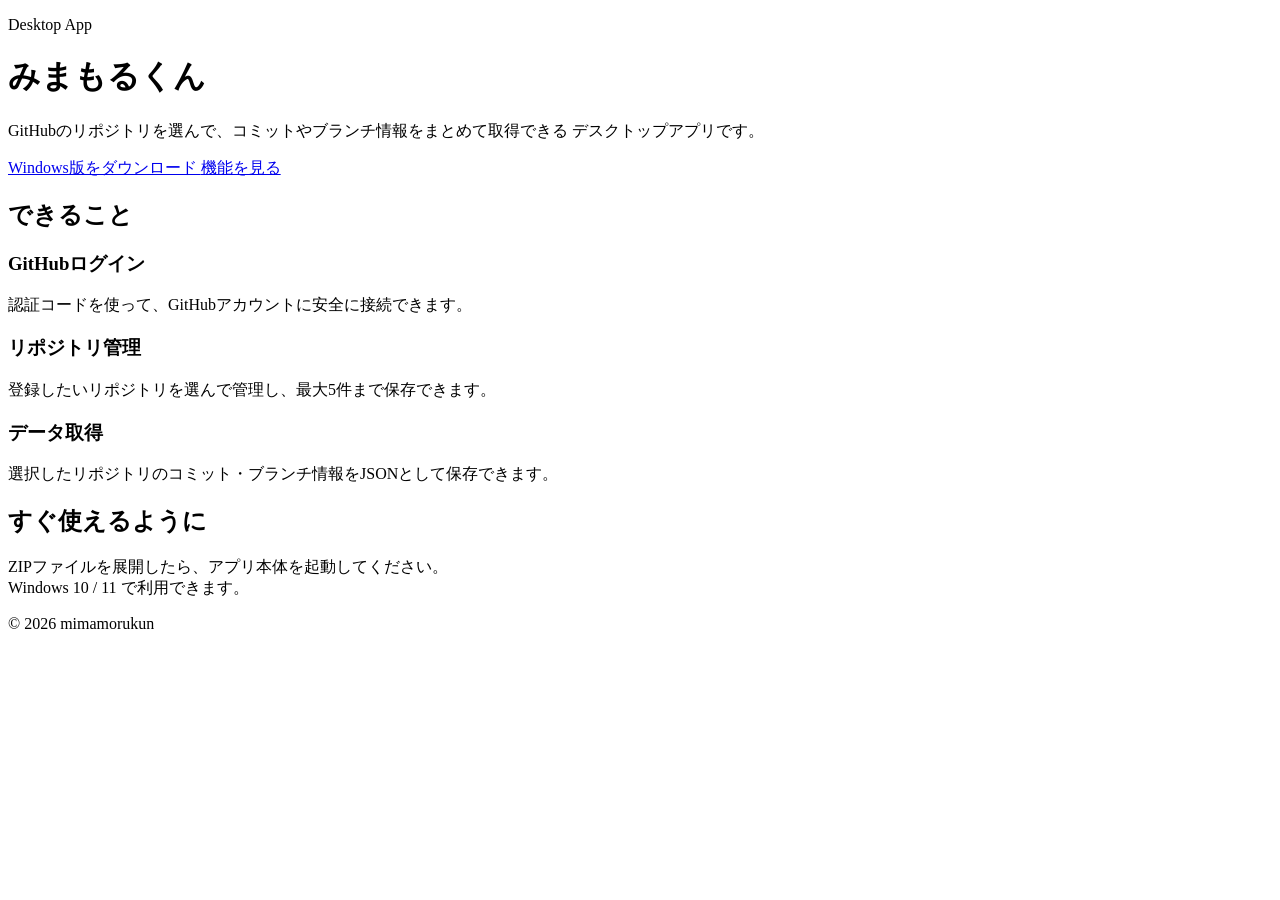
==== index.html @ 5fb7cc69 "ファイル変更 ダウンロードするの部分で余計なものを消しました。" ====
<!DOCTYPE html>
<html lang="ja">
  <head>
    <meta charset="UTF-8" />
    <meta name="viewport" content="width=device-width, initial-scale=1.0" />
    <title>みまもるくん | Desktop App</title>
    <meta
      name="description"
      content="みまもるくんのデスクトップアプリをダウンロードできるホームページです。"
    />
    <link rel="stylesheet" href="styles.css" />
  </head>
  <body>
    <header class="hero">
      <div class="container">
        <p class="eyebrow">Desktop App</p>
        <h1>みまもるくん</h1>
        <p class="lead">
          GitHubのリポジトリを選んで、コミットやブランチ情報をまとめて取得できる
          デスクトップアプリです。
        </p>
        <div class="actions">
          <a class="button primary" href="./files/sample.zip" download>
            Windows版をダウンロード
          </a>
          <a class="button secondary" href="#features">機能を見る</a>
        </div>
      </div>
    </header>

    <main>
      <section id="features" class="section">
        <div class="container">
          <h2>できること</h2>
          <div class="cards">
            <article class="card">
              <h3>GitHubログイン</h3>
              <p>認証コードを使って、GitHubアカウントに安全に接続できます。</p>
            </article>
            <article class="card">
              <h3>リポジトリ管理</h3>
              <p>登録したいリポジトリを選んで管理し、最大5件まで保存できます。</p>
            </article>
            <article class="card">
              <h3>データ取得</h3>
              <p>選択したリポジトリのコミット・ブランチ情報をJSONとして保存できます。</p>
            </article>
          </div>
        </div>
      </section>

      <section class="section download-section">
        <div class="container">
          <h2>すぐ使えるように</h2>
          <p>
            ZIPファイルを展開したら、アプリ本体を起動してください。<br />
            Windows 10 / 11 で利用できます。
          </p>
        </div>
      </section>
    </main>

    <footer>
      <div class="container">
        <p>© 2026 mimamorukun</p>
      </div>
    </footer>

    <script src="script.js"></script>
  </body>
</html>
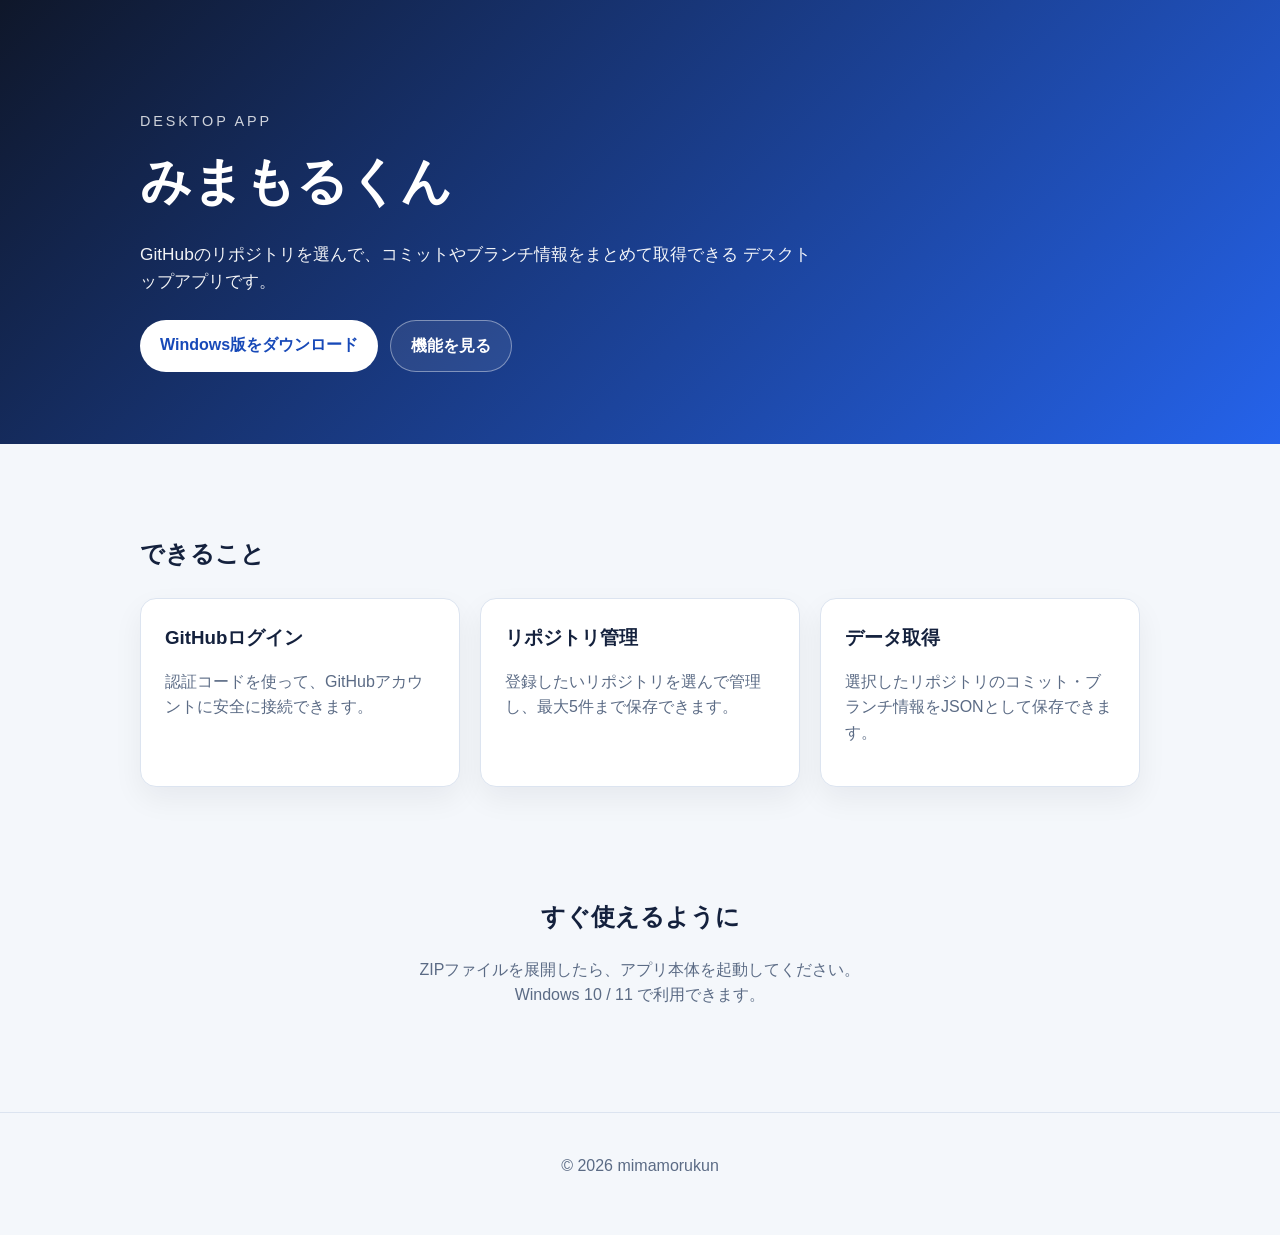
==== commit f5a4e474: "CSSのファイル先変更 CSSのファイル先変更" ====
--- a/index.html
+++ b/index.html
@@ -8,7 +8,7 @@
       name="description"
       content="みまもるくんのデスクトップアプリをダウンロードできるホームページです。"
     />
-    <link rel="stylesheet" href="styles.css" />
+ <link rel="stylesheet" href="./css/index.css">
   </head>
   <body>
     <header class="hero">
--- a/css/index.css
+++ b/css/index.css
@@ -0,0 +1,136 @@
+:root {
+	color-scheme: light;
+	font-family: "Segoe UI", "Hiragino Sans", "Yu Gothic", sans-serif;
+	line-height: 1.6;
+	--bg: #f4f7fb;
+	--surface: #ffffff;
+	--text: #14213d;
+	--muted: #5b6b85;
+	--primary: #2563eb;
+	--primary-dark: #1749b8;
+	--border: #dce4f0;
+}
+
+* {
+	box-sizing: border-box;
+}
+
+body {
+	margin: 0;
+	background: var(--bg);
+	color: var(--text);
+}
+
+.container {
+	width: min(1000px, calc(100% - 32px));
+	margin: 0 auto;
+}
+
+.hero {
+	background: linear-gradient(135deg, #0f172a, #2563eb);
+	color: white;
+	padding: 96px 0 72px;
+}
+
+.eyebrow {
+	font-size: 0.9rem;
+	letter-spacing: 0.2em;
+	text-transform: uppercase;
+	opacity: 0.8;
+	margin-bottom: 8px;
+}
+
+.hero h1 {
+	font-size: clamp(2.2rem, 4vw, 3.4rem);
+	margin: 0 0 16px;
+}
+
+.lead {
+	font-size: 1.08rem;
+	max-width: 680px;
+	opacity: 0.95;
+}
+
+.actions {
+	display: flex;
+	flex-wrap: wrap;
+	gap: 12px;
+	margin-top: 24px;
+}
+
+.button {
+	display: inline-block;
+	text-decoration: none;
+	padding: 12px 20px;
+	border-radius: 999px;
+	font-weight: 700;
+	transition: 0.2s ease;
+}
+
+.button:hover {
+	transform: translateY(-2px);
+}
+
+.button.primary {
+	background: white;
+	color: var(--primary-dark);
+}
+
+.button.secondary {
+	border: 1px solid rgba(255,255,255,0.4);
+	color: white;
+	background: rgba(255,255,255,0.08);
+}
+
+.section {
+	padding: 72px 0;
+}
+
+.cards {
+	display: grid;
+	grid-template-columns: repeat(3, minmax(0, 1fr));
+	gap: 20px;
+	margin-top: 24px;
+}
+
+.card {
+	background: var(--surface);
+	border: 1px solid var(--border);
+	border-radius: 16px;
+	padding: 24px;
+	box-shadow: 0 12px 30px rgba(15, 23, 42, 0.06);
+}
+
+.card h3 {
+	margin-top: 0;
+	margin-bottom: 8px;
+}
+
+.card p,
+.download-section p {
+	color: var(--muted);
+}
+
+.download-section {
+	text-align: center;
+	padding-top: 20px;
+	padding-bottom: 88px;
+}
+
+footer {
+	border-top: 1px solid var(--border);
+	padding: 24px 0 40px;
+	text-align: center;
+	color: var(--muted);
+}
+
+@media (max-width: 760px) {
+	.cards {
+		grid-template-columns: 1fr;
+	}
+
+	.hero {
+		padding: 72px 0 56px;
+	}
+}
+
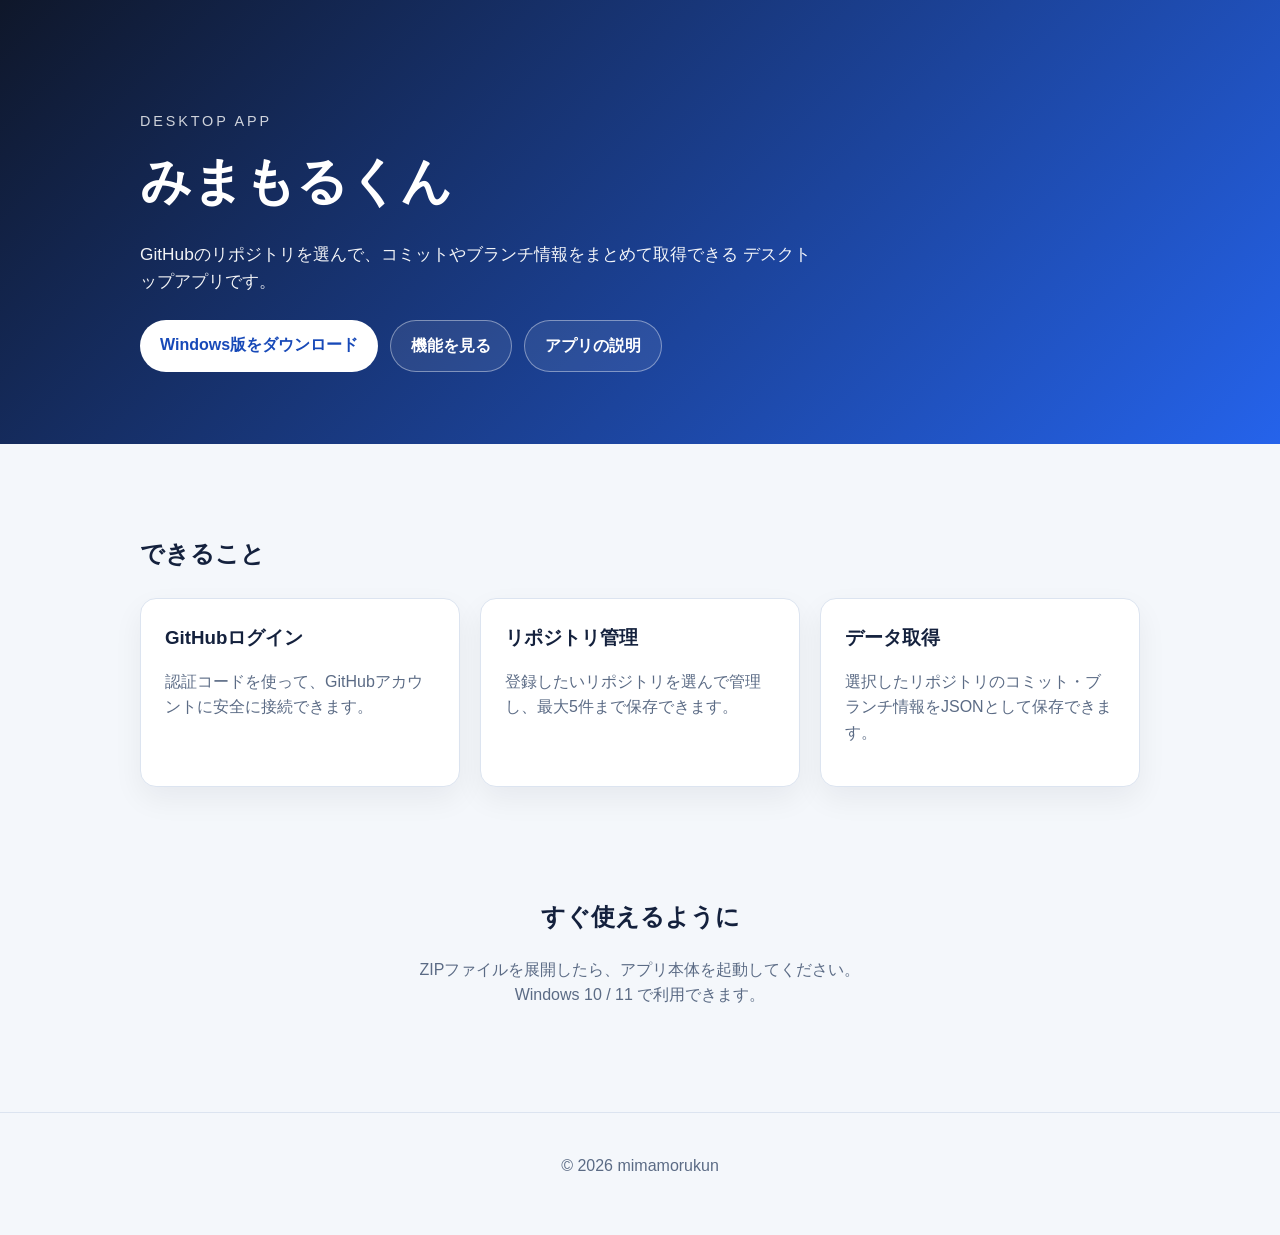
==== commit 77c390f4: "Add app description page and link from index" ====
--- a/index.html
+++ b/index.html
@@ -8,7 +8,14 @@
       name="description"
       content="みまもるくんのデスクトップアプリをダウンロードできるホームページです。"
     />
- <link rel="stylesheet" href="./css/index.css">
+    <!--
+      このファイルはサイトのトップページです。
+      - CSS は `css/index.css` に分離しています。
+      - ダウンロードリンクはローカルの `downloads/mimamorukun-win.zip` を指しています。
+        実運用では GitHub Releases や外部ストレージに本体を置くことを推奨します。
+      - `downloads/` フォルダは `.gitignore` に入れているためリポジトリには含めません。
+    -->
+    <link rel="stylesheet" href="./css/index.css" />
   </head>
   <body>
     <header class="hero">
@@ -19,11 +26,19 @@
           GitHubのリポジトリを選んで、コミットやブランチ情報をまとめて取得できる
           デスクトップアプリです。
         </p>
+        <!-- 操作ボタン -->
         <div class="actions">
-          <a class="button primary" href="./files/sample.zip" download>
+          <!--
+            ローカルのサンプルZIPを指すダウンロードボタン。
+            実際の配布物は GitHub Releases 等に置いてください。
+          -->
+          <a class="button primary" href="downloads/mimamorukun-win.zip" download>
             Windows版をダウンロード
           </a>
+          <!-- 機能セクションへスクロール -->
           <a class="button secondary" href="#features">機能を見る</a>
+          <!-- 別ページの説明へ遷移 -->
+          <a class="button secondary" href="app.html">アプリの説明</a>
         </div>
       </div>
     </header>
--- a/css/index.css
+++ b/css/index.css
@@ -1,136 +1,264 @@
 :root {
-	color-scheme: light;
-	font-family: "Segoe UI", "Hiragino Sans", "Yu Gothic", sans-serif;
-	line-height: 1.6;
-	--bg: #f4f7fb;
-	--surface: #ffffff;
-	--text: #14213d;
-	--muted: #5b6b85;
-	--primary: #2563eb;
-	--primary-dark: #1749b8;
-	--border: #dce4f0;
-}
+  color-scheme: light;
+  font-family: "Segoe UI", "Hiragino Sans", "Yu Gothic", sans-serif;
+  line-height: 1.6;
+  --bg: #f4f7fb;
+  --surface: #ffffff;
+  --text: #14213d;
+  --muted: #5b6b85;
+  --primary: #2563eb;
+  --primary-dark: #1749b8;
+  --border: #dce4f0;
+}
+/*
+  css/index.css
+  -----------------
+  - ページ全体のカラースキームやレイアウトを定義しています。
+  - ここにあるスタイルは最小限のレイアウト用で、必要に応じて
+    コンポーネント別に分割できます。
+  - 主要セクション (hero, cards, download-section) にコメントを付けて
+    どのクラスがどの領域を担当するか分かりやすくしています。
+*/
 
 * {
-	box-sizing: border-box;
+  box-sizing: border-box;
 }
 
 body {
-	margin: 0;
-	background: var(--bg);
-	color: var(--text);
+  margin: 0;
+  background: var(--bg);
+  color: var(--text);
 }
 
 .container {
-	width: min(1000px, calc(100% - 32px));
-	margin: 0 auto;
+  width: min(1000px, calc(100% - 32px));
+  margin: 0 auto;
 }
 
 .hero {
-	background: linear-gradient(135deg, #0f172a, #2563eb);
-	color: white;
-	padding: 96px 0 72px;
+  background: linear-gradient(135deg, #0f172a, #2563eb);
+  color: white;
+  padding: 96px 0 72px;
 }
 
 .eyebrow {
-	font-size: 0.9rem;
-	letter-spacing: 0.2em;
-	text-transform: uppercase;
-	opacity: 0.8;
-	margin-bottom: 8px;
+  font-size: 0.9rem;
+  letter-spacing: 0.2em;
+  text-transform: uppercase;
+  opacity: 0.8;
+  margin-bottom: 8px;
 }
 
 .hero h1 {
-	font-size: clamp(2.2rem, 4vw, 3.4rem);
-	margin: 0 0 16px;
+  font-size: clamp(2.2rem, 4vw, 3.4rem);
+  margin: 0 0 16px;
 }
 
 .lead {
-	font-size: 1.08rem;
-	max-width: 680px;
-	opacity: 0.95;
+  font-size: 1.08rem;
+  max-width: 680px;
+  opacity: 0.95;
 }
 
 .actions {
-	display: flex;
-	flex-wrap: wrap;
-	gap: 12px;
-	margin-top: 24px;
+  display: flex;
+  flex-wrap: wrap;
+  gap: 12px;
+  margin-top: 24px;
 }
 
 .button {
-	display: inline-block;
-	text-decoration: none;
-	padding: 12px 20px;
-	border-radius: 999px;
-	font-weight: 700;
-	transition: 0.2s ease;
+  display: inline-block;
+  text-decoration: none;
+  padding: 12px 20px;
+  border-radius: 999px;
+  font-weight: 700;
+  transition: 0.2s ease;
 }
 
 .button:hover {
-	transform: translateY(-2px);
+  transform: translateY(-2px);
 }
 
 .button.primary {
-	background: white;
-	color: var(--primary-dark);
+  background: white;
+  color: var(--primary-dark);
 }
 
 .button.secondary {
-	border: 1px solid rgba(255,255,255,0.4);
-	color: white;
-	background: rgba(255,255,255,0.08);
+  border: 1px solid rgba(255,255,255,0.4);
+  color: white;
+  background: rgba(255,255,255,0.08);
 }
 
 .section {
-	padding: 72px 0;
+  padding: 72px 0;
 }
 
 .cards {
-	display: grid;
-	grid-template-columns: repeat(3, minmax(0, 1fr));
-	gap: 20px;
-	margin-top: 24px;
+  display: grid;
+  grid-template-columns: repeat(3, minmax(0, 1fr));
+  gap: 20px;
+  margin-top: 24px;
 }
 
 .card {
-	background: var(--surface);
-	border: 1px solid var(--border);
-	border-radius: 16px;
-	padding: 24px;
-	box-shadow: 0 12px 30px rgba(15, 23, 42, 0.06);
+  background: var(--surface);
+  border: 1px solid var(--border);
+  border-radius: 16px;
+  padding: 24px;
+  box-shadow: 0 12px 30px rgba(15, 23, 42, 0.06);
 }
 
 .card h3 {
-	margin-top: 0;
-	margin-bottom: 8px;
+  margin-top: 0;
+  margin-bottom: 8px;
 }
 
 .card p,
 .download-section p {
-	color: var(--muted);
+  color: var(--muted);
 }
 
 .download-section {
-	text-align: center;
-	padding-top: 20px;
-	padding-bottom: 88px;
+  text-align: center;
+  padding-top: 20px;
+  padding-bottom: 88px;
 }
 
 footer {
-	border-top: 1px solid var(--border);
-	padding: 24px 0 40px;
-	text-align: center;
-	color: var(--muted);
+  border-top: 1px solid var(--border);
+  padding: 24px 0 40px;
+  text-align: center;
+  color: var(--muted);
 }
 
 @media (max-width: 760px) {
-	.cards {
-		grid-template-columns: 1fr;
-	}
-
-	.hero {
-		padding: 72px 0 56px;
-	}
-}
-
+  .cards {
+    grid-template-columns: 1fr;
+  }
+
+  .hero {
+    padding: 72px 0 56px;
+  }
+}
+}
+
+body {
+  margin: 0;
+  background: var(--bg);
+  color: var(--text);
+}
+
+.container {
+  width: min(1000px, calc(100% - 32px));
+  margin: 0 auto;
+}
+
+.hero {
+  background: linear-gradient(135deg, #0f172a, #2563eb);
+  color: white;
+  padding: 96px 0 72px;
+}
+
+.eyebrow {
+  font-size: 0.9rem;
+  letter-spacing: 0.2em;
+  text-transform: uppercase;
+  opacity: 0.8;
+  margin-bottom: 8px;
+}
+
+.hero h1 {
+  font-size: clamp(2.2rem, 4vw, 3.4rem);
+  margin: 0 0 16px;
+}
+
+.lead {
+  font-size: 1.08rem;
+  max-width: 680px;
+  opacity: 0.95;
+}
+
+.actions {
+  display: flex;
+  flex-wrap: wrap;
+  gap: 12px;
+  margin-top: 24px;
+}
+
+.button {
+  display: inline-block;
+  text-decoration: none;
+  padding: 12px 20px;
+  border-radius: 999px;
+  font-weight: 700;
+  transition: 0.2s ease;
+}
+
+.button:hover {
+  transform: translateY(-2px);
+}
+
+.button.primary {
+  background: white;
+  color: var(--primary-dark);
+}
+
+.button.secondary {
+  border: 1px solid rgba(255,255,255,0.4);
+  color: white;
+  background: rgba(255,255,255,0.08);
+}
+
+.section {
+  padding: 72px 0;
+}
+
+.cards {
+  display: grid;
+  grid-template-columns: repeat(3, minmax(0, 1fr));
+  gap: 20px;
+  margin-top: 24px;
+}
+
+.card {
+  background: var(--surface);
+  border: 1px solid var(--border);
+  border-radius: 16px;
+  padding: 24px;
+  box-shadow: 0 12px 30px rgba(15, 23, 42, 0.06);
+}
+
+.card h3 {
+  margin-top: 0;
+  margin-bottom: 8px;
+}
+
+.card p,
+.download-section p {
+  color: var(--muted);
+}
+
+.download-section {
+  text-align: center;
+  padding-top: 20px;
+  padding-bottom: 88px;
+}
+
+footer {
+  border-top: 1px solid var(--border);
+  padding: 24px 0 40px;
+  text-align: center;
+  color: var(--muted);
+}
+
+@media (max-width: 760px) {
+  .cards {
+    grid-template-columns: 1fr;
+  }
+
+  .hero {
+    padding: 72px 0 56px;
+  }
+}
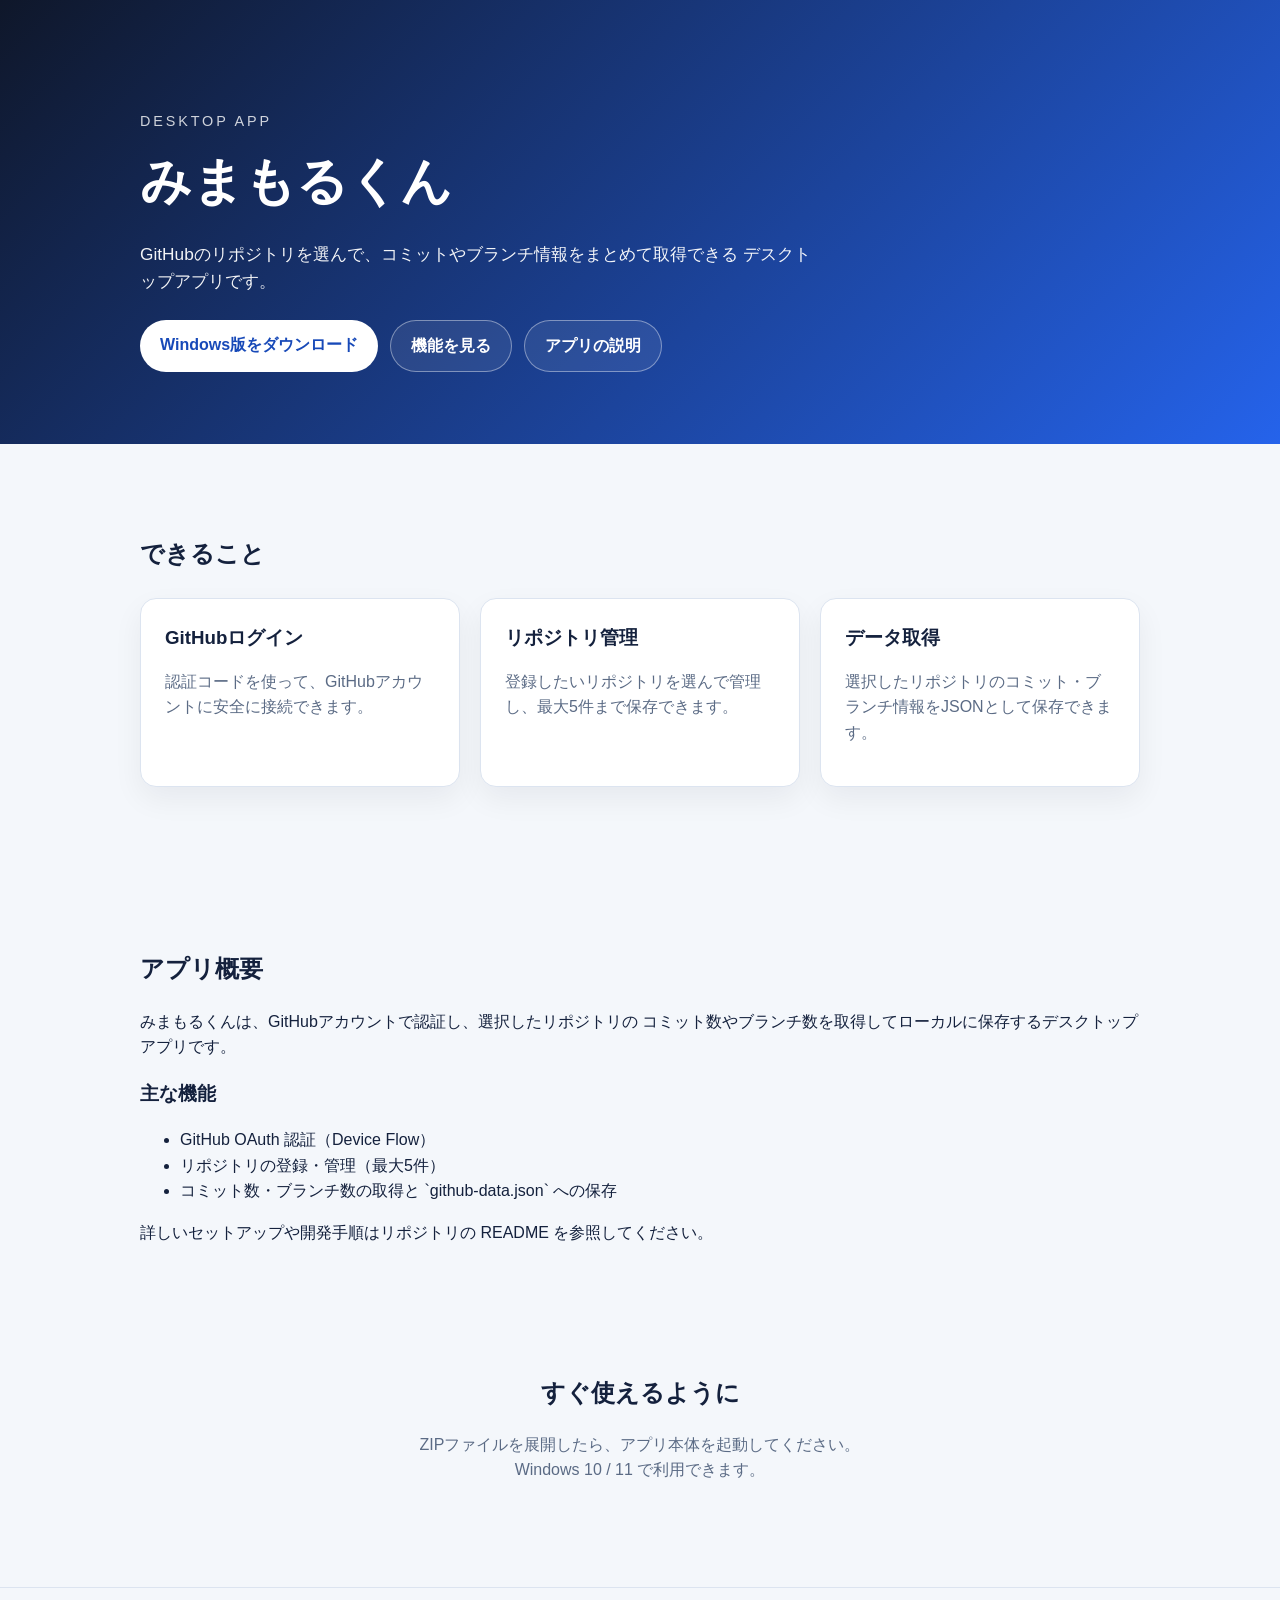
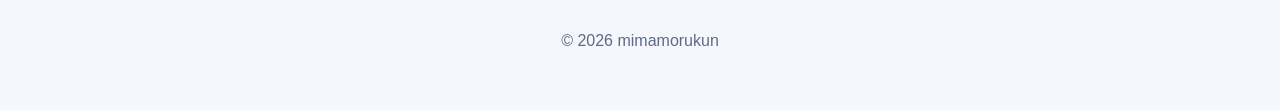
==== commit b86924ed: "Add in-page app overview (index)" ====
--- a/index.html
+++ b/index.html
@@ -37,8 +37,8 @@
           </a>
           <!-- 機能セクションへスクロール -->
           <a class="button secondary" href="#features">機能を見る</a>
-          <!-- 別ページの説明へ遷移 -->
-          <a class="button secondary" href="app.html">アプリの説明</a>
+          <!-- 同ページ内のアプリ概要セクションへスクロール -->
+          <a class="button secondary" href="#app-overview">アプリの説明</a>
         </div>
       </div>
     </header>
@@ -64,6 +64,26 @@
         </div>
       </section>
 
+      <!-- アプリ概要（同ページ内表示） -->
+      <section id="app-overview" class="section">
+        <div class="container">
+          <h2>アプリ概要</h2>
+          <p>
+            みまもるくんは、GitHubアカウントで認証し、選択したリポジトリの
+            コミット数やブランチ数を取得してローカルに保存するデスクトップアプリです。
+          </p>
+
+          <h3>主な機能</h3>
+          <ul>
+            <li>GitHub OAuth 認証（Device Flow）</li>
+            <li>リポジトリの登録・管理（最大5件）</li>
+            <li>コミット数・ブランチ数の取得と `github-data.json` への保存</li>
+          </ul>
+
+          <p>詳しいセットアップや開発手順はリポジトリの README を参照してください。</p>
+        </div>
+      </section>
+
       <section class="section download-section">
         <div class="container">
           <h2>すぐ使えるように</h2>
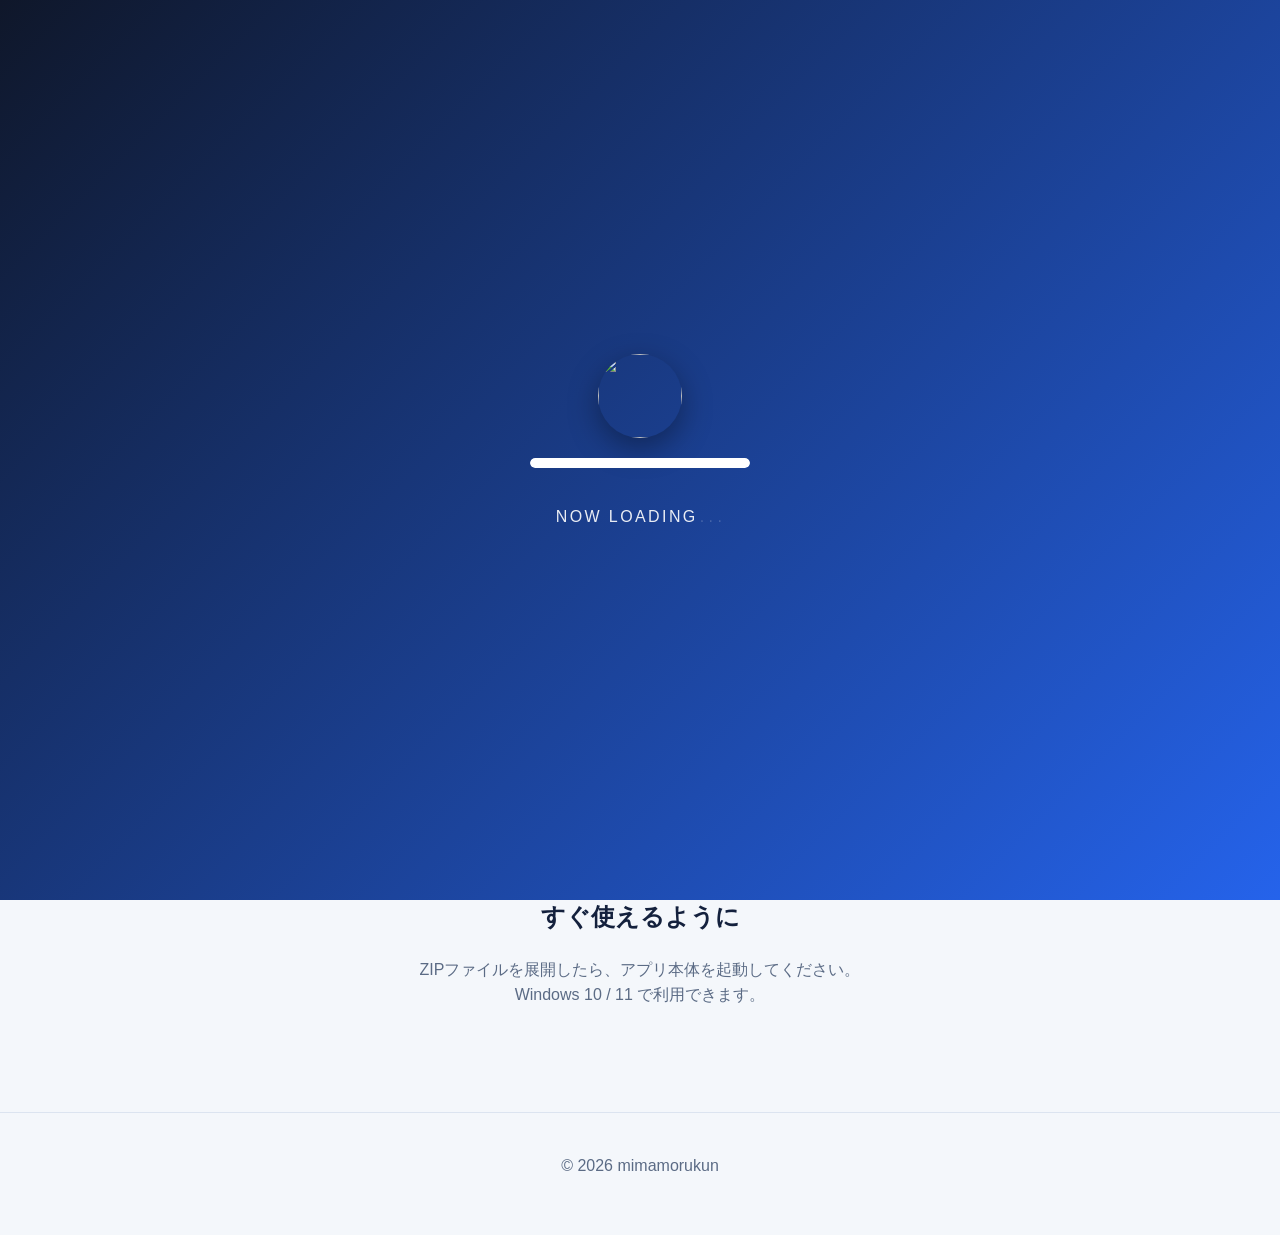
==== commit bc927424: "download.htmlへのリンク追加" ====
--- a/index.html
+++ b/index.html
@@ -11,13 +11,35 @@
     <!--
       このファイルはサイトのトップページです。
       - CSS は `css/index.css` に分離しています。
-      - ダウンロードリンクはローカルの `downloads/mimamorukun-win.zip` を指しています。
-        実運用では GitHub Releases や外部ストレージに本体を置くことを推奨します。
-      - `downloads/` フォルダは `.gitignore` に入れているためリポジトリには含めません。
+      - ダウンロードボタンは download.html へ遷移し、実際のZIPへのリンクは
+        そちらのページに置いています。
     -->
     <link rel="stylesheet" href="./css/index.css" />
   </head>
-  <body>
+  <body class="is-loading">
+    <div class="loading-screen" id="loadingScreen">
+      <img src="./images/mimamorukun.png" alt="" class="loading-logo">
+      <div class="loading-gauge">
+        <div class="loading-gauge-fill" id="loadingGaugeFill"></div>
+      </div>
+      <p class="loading-text">
+        Now Loading<span class="dot">.</span><span class="dot">.</span><span class="dot">.</span>
+      </p>
+    </div>
+
+    <div class="bubbles" aria-hidden="true">
+      <div class="bubble" style="left:5%; width:60px; height:60px; animation-duration:18s; animation-delay:0s;"></div>
+      <div class="bubble" style="left:15%; width:30px; height:30px; animation-duration:12s; animation-delay:2s;"></div>
+      <div class="bubble" style="left:28%; width:90px; height:90px; animation-duration:22s; animation-delay:1s;"></div>
+      <div class="bubble" style="left:40%; width:45px; height:45px; animation-duration:15s; animation-delay:6s;"></div>
+      <div class="bubble" style="left:52%; width:110px; height:110px; animation-duration:26s; animation-delay:3s;"></div>
+      <div class="bubble" style="left:65%; width:35px; height:35px; animation-duration:13s; animation-delay:8s;"></div>
+      <div class="bubble" style="left:75%; width:70px; height:70px; animation-duration:20s; animation-delay:5s;"></div>
+      <div class="bubble" style="left:85%; width:50px; height:50px; animation-duration:17s; animation-delay:9s;"></div>
+      <div class="bubble" style="left:92%; width:28px; height:28px; animation-duration:11s; animation-delay:4s;"></div>
+      <div class="bubble" style="left:35%; width:22px; height:22px; animation-duration:10s; animation-delay:11s;"></div>
+    </div>
+
     <header class="hero">
       <div class="container">
         <p class="eyebrow">Desktop App</p>
@@ -29,22 +51,22 @@
         <!-- 操作ボタン -->
         <div class="actions">
           <!--
-            ローカルのサンプルZIPを指すダウンロードボタン。
-            実際の配布物は GitHub Releases 等に置いてください。
+            ダウンロード専用ページ（download.html）へ遷移。
+            実際のZIPへのリンクはそちらに置いています。
           -->
-          <a class="button primary" href="downloads/mimamorukun-win.zip" download>
+          <a class="button primary" href="download.html">
             Windows版をダウンロード
           </a>
           <!-- 機能セクションへスクロール -->
           <a class="button secondary" href="#features">機能を見る</a>
-          <!-- 同ページ内のアプリ概要セクションへスクロール -->
-          <a class="button secondary" href="#app-overview">アプリの説明</a>
+          <!-- 別ページの説明へ遷移 -->
+          <a class="button secondary" href="app.html">アプリの説明</a>
         </div>
       </div>
     </header>
 
     <main>
-      <section id="features" class="section">
+      <section id="features" class="section fade-in" style="animation-delay: 0.2s;">
         <div class="container">
           <h2>できること</h2>
           <div class="cards">
@@ -64,27 +86,9 @@
         </div>
       </section>
 
-      <!-- アプリ概要（同ページ内表示） -->
-      <section id="app-overview" class="section">
-        <div class="container">
-          <h2>アプリ概要</h2>
-          <p>
-            みまもるくんは、GitHubアカウントで認証し、選択したリポジトリの
-            コミット数やブランチ数を取得してローカルに保存するデスクトップアプリです。
-          </p>
+      <!-- アプリ概要は別ページ（app.html）に移動しました -->
 
-          <h3>主な機能</h3>
-          <ul>
-            <li>GitHub OAuth 認証（Device Flow）</li>
-            <li>リポジトリの登録・管理（最大5件）</li>
-            <li>コミット数・ブランチ数の取得と `github-data.json` への保存</li>
-          </ul>
-
-          <p>詳しいセットアップや開発手順はリポジトリの README を参照してください。</p>
-        </div>
-      </section>
-
-      <section class="section download-section">
+      <section class="section download-section fade-in" style="animation-delay: 0.4s;">
         <div class="container">
           <h2>すぐ使えるように</h2>
           <p>
@@ -102,5 +106,48 @@
     </footer>
 
     <script src="script.js"></script>
+    <script>
+      (function () {
+        const loadingScreen = document.getElementById("loadingScreen");
+        const gaugeFill = document.getElementById("loadingGaugeFill");
+        const minDisplayTime = 900; // ms、これより短い時間では消えない
+        const startTime = Date.now();
+
+        // 読み込み中はゆっくり90%まで、完了したら一気に100%へ
+        requestAnimationFrame(function () {
+          gaugeFill.style.transition = "width " + minDisplayTime + "ms ease-out";
+          gaugeFill.style.width = "90%";
+        });
+
+        function hideLoadingScreen() {
+          const elapsed = Date.now() - startTime;
+          const wait = Math.max(minDisplayTime - elapsed, 0);
+
+          setTimeout(function () {
+            gaugeFill.style.transition = "width 0.3s ease";
+            gaugeFill.style.width = "100%";
+
+            setTimeout(function () {
+              loadingScreen.classList.add("hidden");
+              document.body.classList.remove("is-loading");
+
+              loadingScreen.addEventListener(
+                "transitionend",
+                function () {
+                  loadingScreen.style.display = "none";
+                },
+                { once: true }
+              );
+            }, 300);
+          }, wait);
+        }
+
+        if (document.readyState === "complete") {
+          hideLoadingScreen();
+        } else {
+          window.addEventListener("load", hideLoadingScreen);
+        }
+      })();
+    </script>
   </body>
 </html>
--- a/css/index.css
+++ b/css/index.css
@@ -10,15 +10,6 @@
   --primary-dark: #1749b8;
   --border: #dce4f0;
 }
-/*
-  css/index.css
-  -----------------
-  - ページ全体のカラースキームやレイアウトを定義しています。
-  - ここにあるスタイルは最小限のレイアウト用で、必要に応じて
-    コンポーネント別に分割できます。
-  - 主要セクション (hero, cards, download-section) にコメントを付けて
-    どのクラスがどの領域を担当するか分かりやすくしています。
-*/
 
 * {
   box-sizing: border-box;
@@ -86,9 +77,23 @@
 }
 
 .button.secondary {
-  border: 1px solid rgba(255,255,255,0.4);
+  border: 1px solid rgba(255, 255, 255, 0.4);
   color: white;
-  background: rgba(255,255,255,0.08);
+  background: rgba(255, 255, 255, 0.08);
+}
+
+.button.primary-blue {
+  background: var(--primary);
+  color: white;
+}
+
+.button.primary-blue:hover {
+  background: var(--primary-dark);
+}
+
+.center-actions {
+  text-align: center;
+  margin: 32px 0;
 }
 
 .section {
@@ -142,123 +147,296 @@
     padding: 72px 0 56px;
   }
 }
-}
-
-body {
-  margin: 0;
+
+/* ==========================================================
+   ここから setumei.html (説明ページ) 専用のスタイル
+   ========================================================== */
+
+/* フェードイン */
+@keyframes fadeIn {
+  from {
+    opacity: 0;
+    transform: translateY(12px);
+  }
+  to {
+    opacity: 1;
+    transform: translateY(0);
+  }
+}
+
+.hero,
+.screenshot-block {
+  opacity: 0;
+  animation: fadeIn 0.8s ease forwards;
+}
+
+.hero {
+  animation-delay: 0s;
+}
+
+.screenshot-block:nth-of-type(1) {
+  animation-delay: 0.2s;
+}
+
+.screenshot-block:nth-of-type(2) {
+  animation-delay: 0.4s;
+}
+
+@media (prefers-reduced-motion: reduce) {
+  .hero,
+  .screenshot-block {
+    animation: none;
+    opacity: 1;
+  }
+}
+
+.fade-in {
+  opacity: 0;
+  animation: fadeIn 0.8s ease forwards;
+}
+
+@media (prefers-reduced-motion: reduce) {
+  .fade-in {
+    animation: none;
+    opacity: 1;
+  }
+}
+
+/* 背景に浮かぶ泡 */
+.bubbles {
+  position: fixed;
+  inset: 0;
+  overflow: hidden;
+  z-index: -1;
+  pointer-events: none;
   background: var(--bg);
-  color: var(--text);
-}
-
-.container {
-  width: min(1000px, calc(100% - 32px));
-  margin: 0 auto;
-}
-
-.hero {
+}
+
+.bubble {
+  position: absolute;
+  bottom: -160px;
+  border-radius: 50%;
+  background: radial-gradient(
+    circle at 30% 30%,
+    rgba(37, 99, 235, 0.28),
+    rgba(37, 99, 235, 0.04)
+  );
+  animation: floatUp linear infinite;
+}
+
+@keyframes floatUp {
+  0% {
+    transform: translateY(0) translateX(0);
+    opacity: 0;
+  }
+  10% {
+    opacity: 1;
+  }
+  90% {
+    opacity: 1;
+  }
+  100% {
+    transform: translateY(-115vh) translateX(20px);
+    opacity: 0;
+  }
+}
+
+@media (prefers-reduced-motion: reduce) {
+  .bubble {
+    animation: none;
+    display: none;
+  }
+}
+
+/* 右下の「トップに戻る」ボタン */
+.to-top {
+  position: fixed;
+  right: 24px;
+  bottom: 24px;
+  width: 48px;
+  height: 48px;
+  border-radius: 50%;
+  border: none;
+  background: var(--primary);
+  color: white;
+  font-size: 1.2rem;
+  line-height: 1;
+  cursor: pointer;
+  box-shadow: 0 8px 20px rgba(37, 99, 235, 0.35);
+  display: flex;
+  align-items: center;
+  justify-content: center;
+  opacity: 0;
+  transform: translateY(12px);
+  pointer-events: none;
+  transition: opacity 0.25s ease, transform 0.25s ease, background 0.2s ease;
+  z-index: 50;
+  overflow: hidden;
+}
+
+.to-top img {
+  width: 100%;
+  height: 100%;
+  object-fit: cover;
+  border-radius: 50%;
+}
+
+.to-top.visible {
+  opacity: 1;
+  transform: translateY(0);
+  pointer-events: auto;
+}
+
+.to-top:hover {
+  background: var(--primary-dark);
+}
+
+/* スクリーンショット説明ブロック */
+.screenshot-block {
+  display: flex;
+  align-items: center;
+  gap: 40px;
+  padding: 48px 0;
+}
+
+.screenshot-block.reverse {
+  flex-direction: row-reverse;
+}
+
+.screenshot-frame {
+  flex: 1 1 480px;
+  aspect-ratio: 16 / 10;
+  border: 2px dashed var(--border);
+  border-radius: 16px;
+  background: var(--surface);
+  display: flex;
+  align-items: center;
+  justify-content: center;
+  color: var(--muted);
+  font-size: 0.95rem;
+  text-align: center;
+  padding: 16px;
+}
+
+.screenshot-text {
+  flex: 1 1 360px;
+}
+
+.screenshot-text .step-label {
+  font-size: 0.85rem;
+  letter-spacing: 0.1em;
+  text-transform: uppercase;
+  color: var(--primary);
+  font-weight: 700;
+  margin-bottom: 8px;
+}
+
+.screenshot-text h3 {
+  margin-top: 0;
+  margin-bottom: 12px;
+  font-size: 1.4rem;
+}
+
+.screenshot-text p {
+  color: var(--muted);
+}
+
+@media (max-width: 760px) {
+  .screenshot-block,
+  .screenshot-block.reverse {
+    flex-direction: column;
+  }
+}
+
+/* ローディングオープニング */
+body.is-loading {
+  overflow: hidden;
+}
+
+body.is-loading .hero,
+body.is-loading .screenshot-block,
+body.is-loading .fade-in {
+  animation-play-state: paused;
+}
+
+.loading-screen {
+  position: fixed;
+  inset: 0;
+  z-index: 999;
+  display: flex;
+  flex-direction: column;
+  align-items: center;
+  justify-content: center;
+  gap: 20px;
   background: linear-gradient(135deg, #0f172a, #2563eb);
   color: white;
-  padding: 96px 0 72px;
-}
-
-.eyebrow {
-  font-size: 0.9rem;
-  letter-spacing: 0.2em;
+  transition: opacity 0.5s ease;
+}
+
+.loading-screen.hidden {
+  opacity: 0;
+  pointer-events: none;
+}
+
+.loading-logo {
+  width: 84px;
+  height: 84px;
+  border-radius: 50%;
+  object-fit: cover;
+  box-shadow: 0 10px 30px rgba(0, 0, 0, 0.35);
+}
+
+.loading-gauge {
+  width: 220px;
+  height: 10px;
+  border-radius: 999px;
+  background: rgba(255, 255, 255, 0.18);
+  overflow: hidden;
+}
+
+.loading-gauge-fill {
+  height: 100%;
+  width: 0%;
+  border-radius: 999px;
+  background: white;
+}
+
+.loading-text {
+  font-size: 1rem;
+  letter-spacing: 0.15em;
   text-transform: uppercase;
-  opacity: 0.8;
-  margin-bottom: 8px;
-}
-
-.hero h1 {
-  font-size: clamp(2.2rem, 4vw, 3.4rem);
-  margin: 0 0 16px;
-}
-
-.lead {
-  font-size: 1.08rem;
-  max-width: 680px;
-  opacity: 0.95;
-}
-
-.actions {
-  display: flex;
-  flex-wrap: wrap;
-  gap: 12px;
-  margin-top: 24px;
-}
-
-.button {
-  display: inline-block;
-  text-decoration: none;
-  padding: 12px 20px;
-  border-radius: 999px;
-  font-weight: 700;
-  transition: 0.2s ease;
-}
-
-.button:hover {
-  transform: translateY(-2px);
-}
-
-.button.primary {
-  background: white;
-  color: var(--primary-dark);
-}
-
-.button.secondary {
-  border: 1px solid rgba(255,255,255,0.4);
-  color: white;
-  background: rgba(255,255,255,0.08);
-}
-
-.section {
-  padding: 72px 0;
-}
-
-.cards {
-  display: grid;
-  grid-template-columns: repeat(3, minmax(0, 1fr));
-  gap: 20px;
-  margin-top: 24px;
-}
-
-.card {
-  background: var(--surface);
-  border: 1px solid var(--border);
-  border-radius: 16px;
-  padding: 24px;
-  box-shadow: 0 12px 30px rgba(15, 23, 42, 0.06);
-}
-
-.card h3 {
-  margin-top: 0;
-  margin-bottom: 8px;
-}
-
-.card p,
-.download-section p {
-  color: var(--muted);
-}
-
-.download-section {
-  text-align: center;
-  padding-top: 20px;
-  padding-bottom: 88px;
-}
-
-footer {
-  border-top: 1px solid var(--border);
-  padding: 24px 0 40px;
-  text-align: center;
-  color: var(--muted);
-}
-
-@media (max-width: 760px) {
-  .cards {
-    grid-template-columns: 1fr;
-  }
-
-  .hero {
-    padding: 72px 0 56px;
-  }
-}
+  opacity: 0.9;
+  display: flex;
+  align-items: baseline;
+  gap: 2px;
+}
+
+.loading-text .dot {
+  animation: dotPulse 1.2s infinite;
+  opacity: 0.2;
+}
+
+.loading-text .dot:nth-child(2) {
+  animation-delay: 0.2s;
+}
+
+.loading-text .dot:nth-child(3) {
+  animation-delay: 0.4s;
+}
+
+@keyframes dotPulse {
+  0%,
+  80%,
+  100% {
+    opacity: 0.2;
+  }
+  40% {
+    opacity: 1;
+  }
+}
+
+@media (prefers-reduced-motion: reduce) {
+  .loading-gauge-fill {
+    transition: none !important;
+  }
+}
